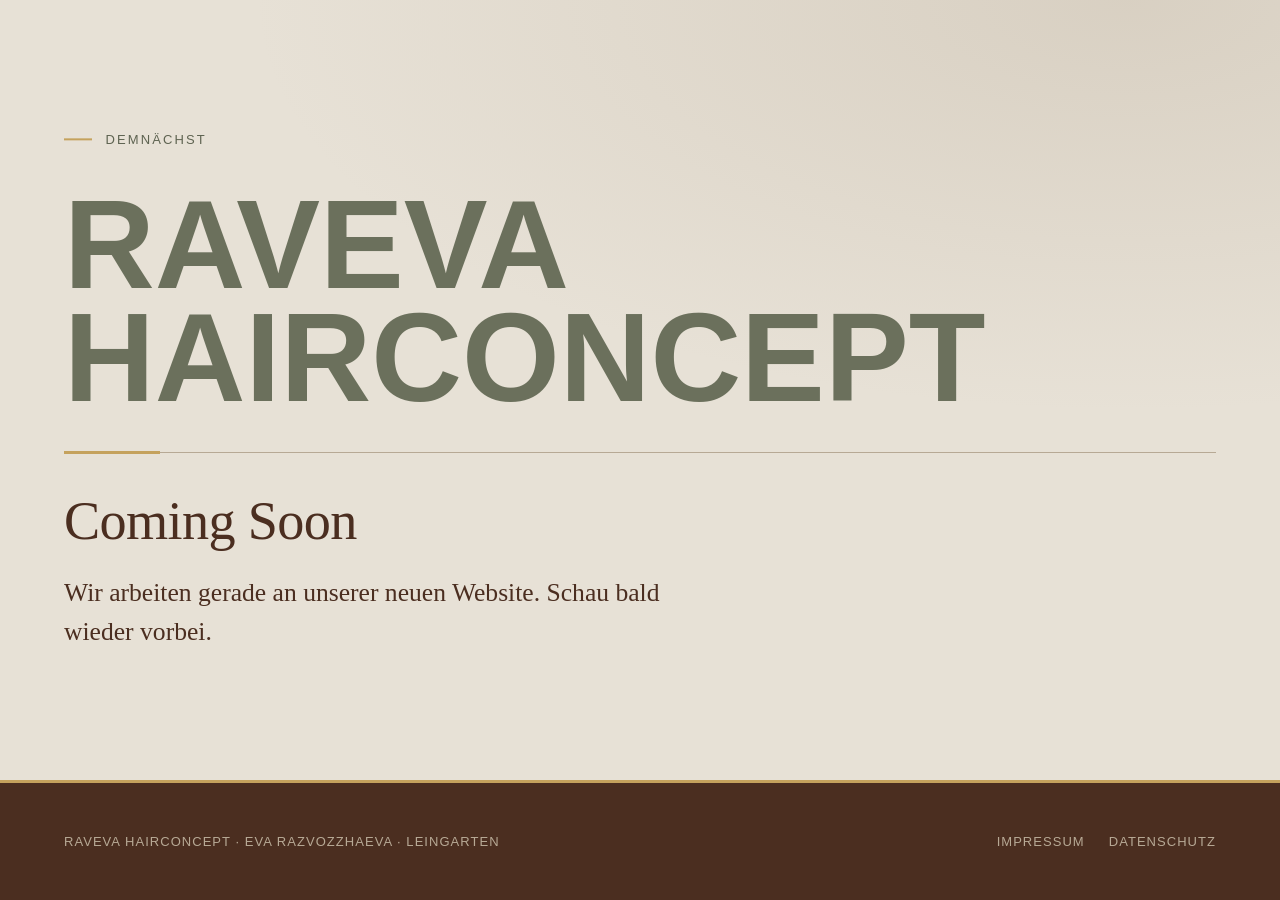
==== balayage/index.html @ 6254ef7b "Updated from Publii" ====
<!DOCTYPE html><html lang="de-de"><head><meta charset="utf-8"><meta name="viewport" content="width=device-width,initial-scale=1"><title>Coming Soon · RAVEVA HAIRCONCEPT</title><meta name="robots" content="noindex, follow"><link rel="stylesheet" href="https://Gunbu6402/website/assets/css/style.css?v&#x3D;7253fbdc17fbd5040decc09604dbde76"><script defer="defer" src="https://Gunbu6402/website/assets/js/main.js?v&#x3D;220ffe1df4b0bb7ccda4de1b2fce7335"></script><script>document.addEventListener('DOMContentLoaded', function () {
                        var wurzel = document.querySelector('.rv');
                        if (!wurzel) { return; }
            
                        var geladen = getComputedStyle(wurzel).getPropertyValue('--rv-ink').trim();
                        if (geladen) { return; }
            
                        var ersatz = document.createElement('link');
                        ersatz.rel = 'stylesheet';
                        ersatz.href = '../assets/css/style.css';
                        document.head.appendChild(ersatz);
                    });</script><meta name="generator" content="Publii Open-Source CMS for Static Site"></head><body><div class="rv rv--baustelle"><main class="rv-baustelle"><div class="rv-baustelle__innen"><div class="rv-wrap"><p class="rv-eyebrow">Demnächst</p><p class="rv-wordmark" data-rv-wordmark style="--rv-zeichen: 11">RAVEVA HAIRCONCEPT</p><div class="rv-hero__rule"></div><div class="rv-baustelle__text"><h1 class="rv-h2 rv-baustelle__titel">Coming Soon</h1><p class="rv-lead rv-baustelle__satz">Wir arbeiten gerade an unserer neuen Website. Schau bald wieder vorbei.</p></div></div></div></main><footer class="rv-foot"><span>RAVEVA Hairconcept · Eva Razvozzhaeva · Leingarten </span><span class="rv-foot__links"><a href="https://Gunbu6402/website/impressum/">Impressum</a> <a href="https://Gunbu6402/website/datenschutz/">Datenschutz</a></span></footer></div></body></html>
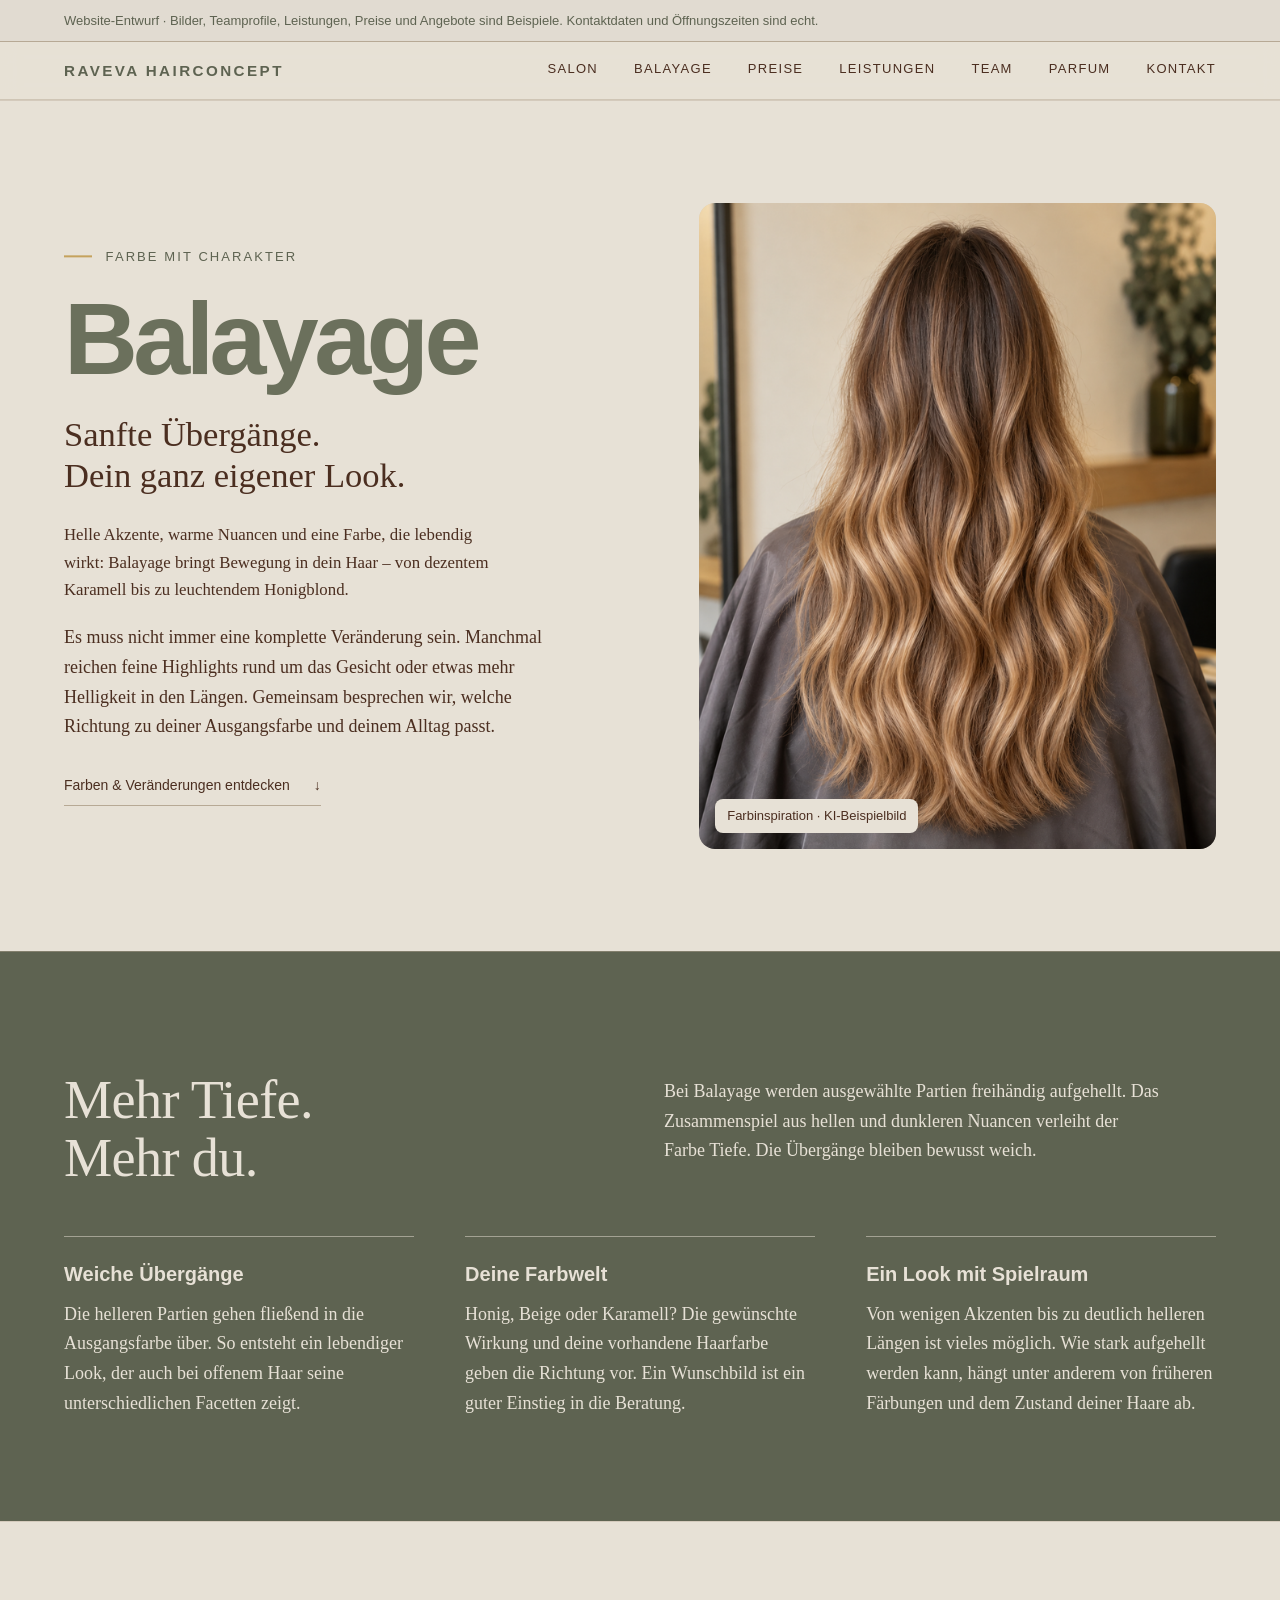
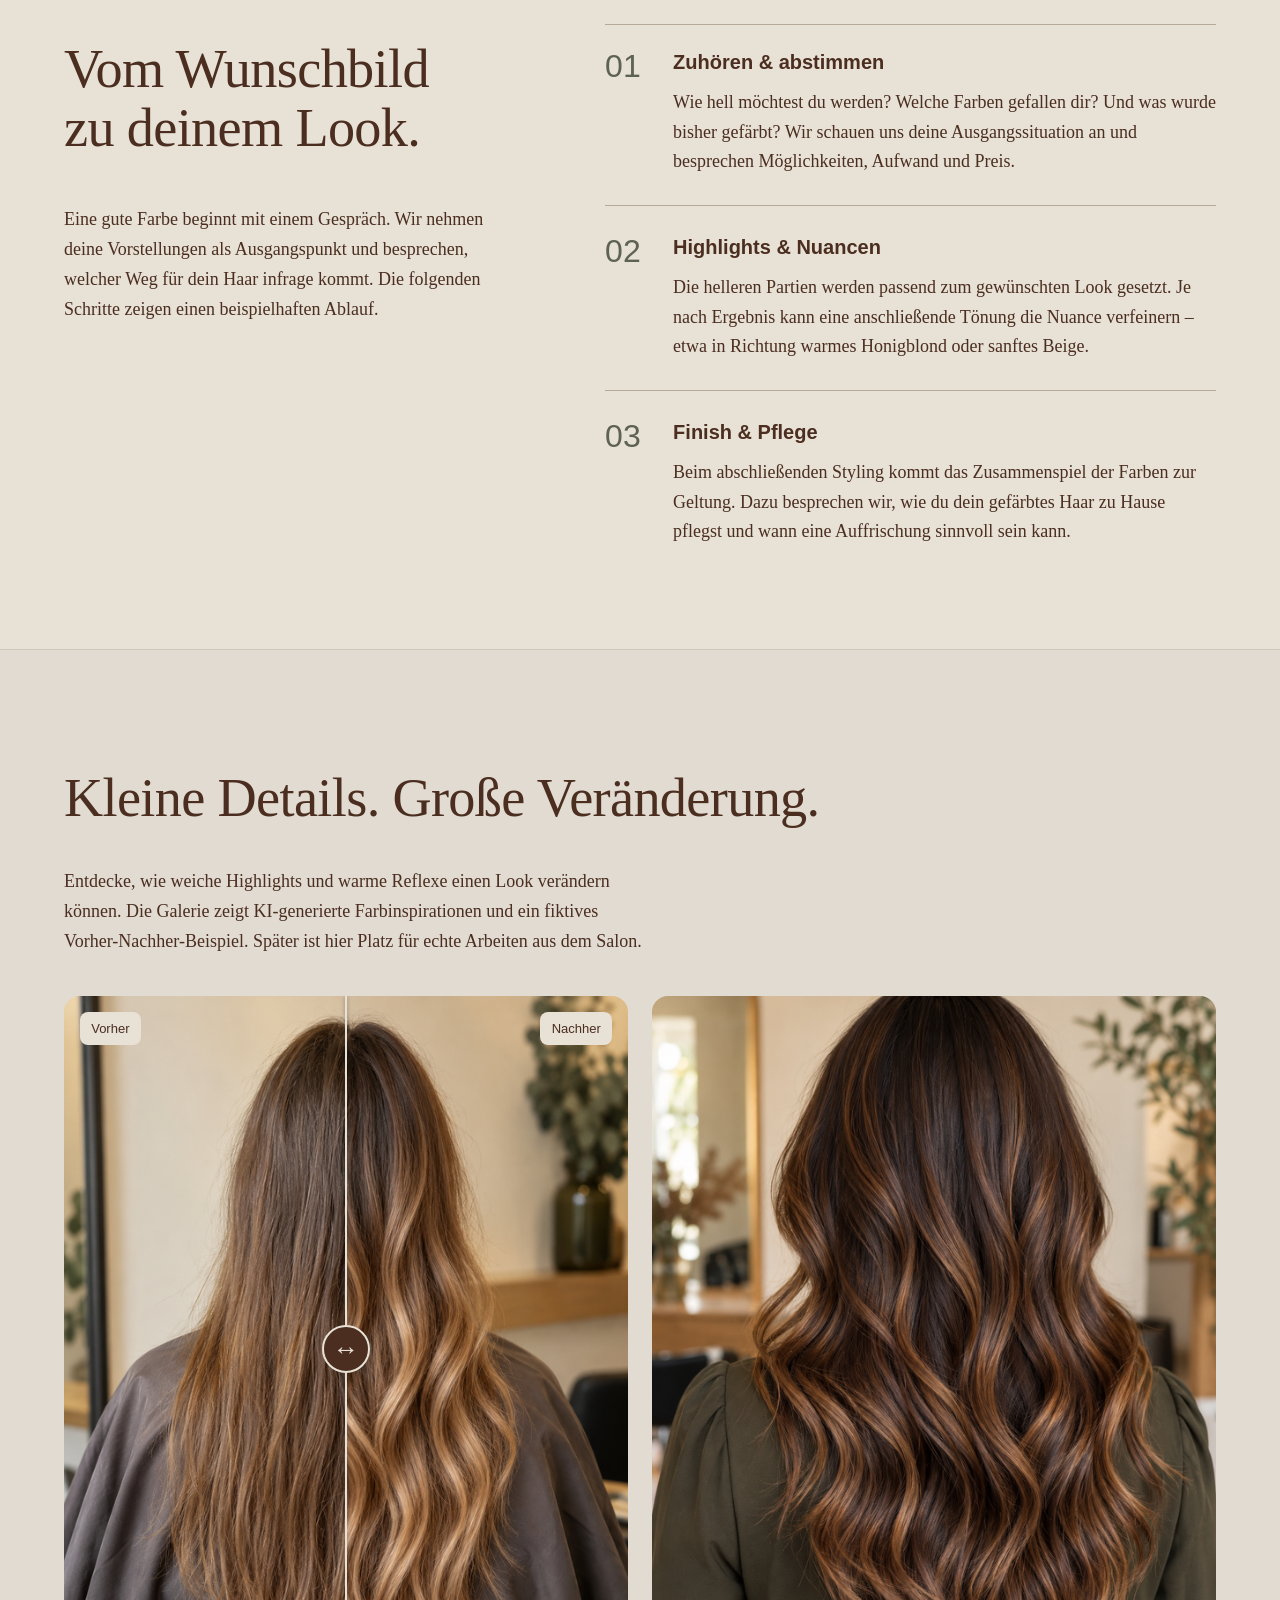
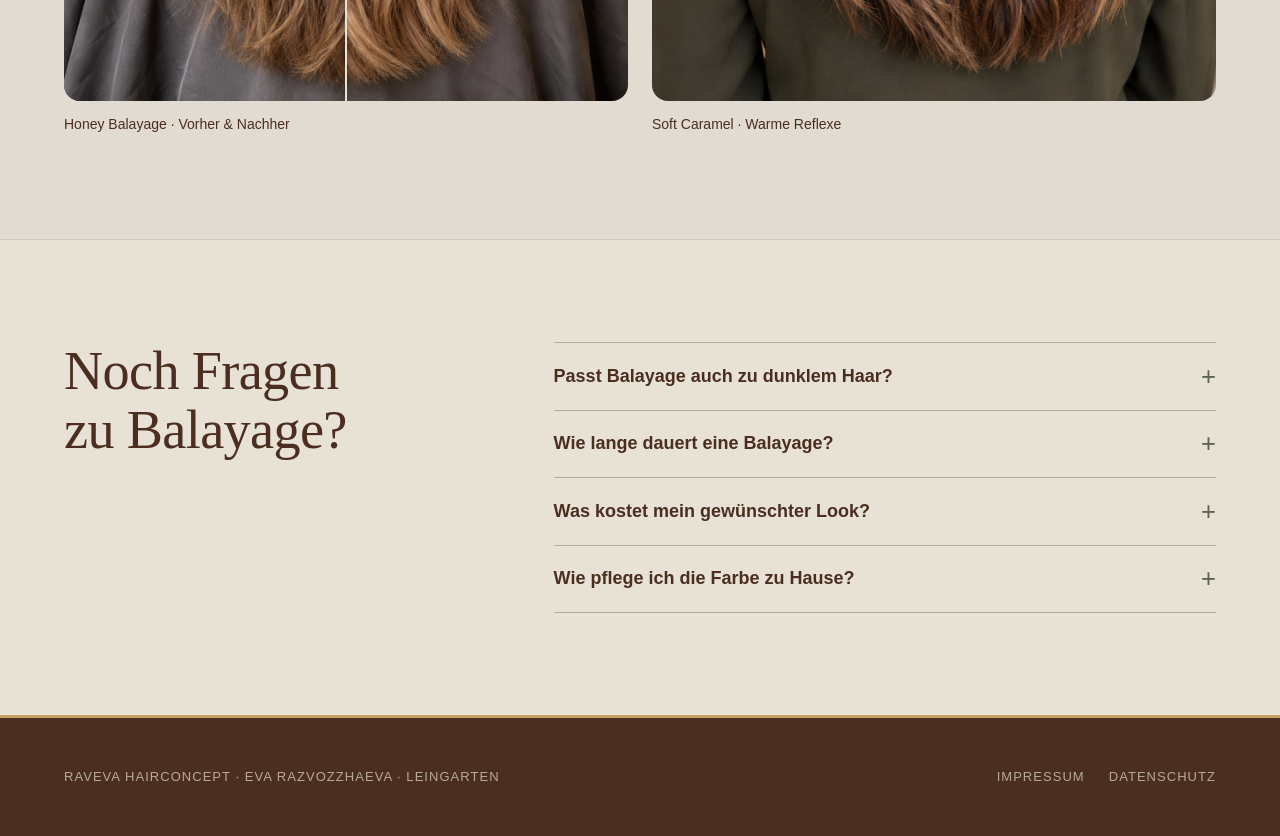
==== commit 20c47192: "Updated from Publii" ====
--- a/balayage/index.html
+++ b/balayage/index.html
@@ -1,4 +1,4 @@
-<!DOCTYPE html><html lang="de-de"><head><meta charset="utf-8"><meta name="viewport" content="width=device-width,initial-scale=1"><title>Coming Soon · RAVEVA HAIRCONCEPT</title><meta name="robots" content="noindex, follow"><link rel="stylesheet" href="https://Gunbu6402/website/assets/css/style.css?v&#x3D;7253fbdc17fbd5040decc09604dbde76"><script defer="defer" src="https://Gunbu6402/website/assets/js/main.js?v&#x3D;220ffe1df4b0bb7ccda4de1b2fce7335"></script><script>document.addEventListener('DOMContentLoaded', function () {
+<!DOCTYPE html><html lang="de-de"><head><meta charset="utf-8"><meta name="viewport" content="width=device-width,initial-scale=1"><title>Balayage - RAVEVA Hairconcept</title><link rel="stylesheet" href="https://Gunbu6402.github.io/website/assets/css/style.css?v&#x3D;7253fbdc17fbd5040decc09604dbde76"><script defer="defer" src="https://Gunbu6402.github.io/website/assets/js/main.js?v&#x3D;220ffe1df4b0bb7ccda4de1b2fce7335"></script><script>document.addEventListener('DOMContentLoaded', function () {
                         var wurzel = document.querySelector('.rv');
                         if (!wurzel) { return; }
             
@@ -9,4 +9,4 @@
                         ersatz.rel = 'stylesheet';
                         ersatz.href = '../assets/css/style.css';
                         document.head.appendChild(ersatz);
-                    });</script><meta name="generator" content="Publii Open-Source CMS for Static Site"></head><body><div class="rv rv--baustelle"><main class="rv-baustelle"><div class="rv-baustelle__innen"><div class="rv-wrap"><p class="rv-eyebrow">Demnächst</p><p class="rv-wordmark" data-rv-wordmark style="--rv-zeichen: 11">RAVEVA HAIRCONCEPT</p><div class="rv-hero__rule"></div><div class="rv-baustelle__text"><h1 class="rv-h2 rv-baustelle__titel">Coming Soon</h1><p class="rv-lead rv-baustelle__satz">Wir arbeiten gerade an unserer neuen Website. Schau bald wieder vorbei.</p></div></div></div></main><footer class="rv-foot"><span>RAVEVA Hairconcept · Eva Razvozzhaeva · Leingarten </span><span class="rv-foot__links"><a href="https://Gunbu6402/website/impressum/">Impressum</a> <a href="https://Gunbu6402/website/datenschutz/">Datenschutz</a></span></footer></div></body></html>+                    });</script><meta name="generator" content="Publii Open-Source CMS for Static Site"></head><body><div class="rv"><aside class="rv-demo-notice" aria-label="Hinweis zur Vorschau"><span class="rv-wrap">Website-Entwurf · Bilder, Teamprofile, Leistungen, Preise und Angebote sind Beispiele. Kontaktdaten und Öffnungszeiten sind echt.</span></aside><header class="rv-top"><a class="rv-top__mark" href="../index.html">RAVEVA HAIRCONCEPT </a><button type="button" class="rv-nav-toggle" data-rv-nav-toggle aria-expanded="false" aria-controls="rv-nav" hidden><span class="rv-nav-toggle__icon" aria-hidden="true"></span> Menü</button><nav class="rv-nav" id="rv-nav" aria-label="Hauptnavigation"><a href="../index.html#salon">Salon</a> <a href="https://Gunbu6402.github.io/website/balayage/">Balayage</a> <a href="https://Gunbu6402.github.io/website/preise/">Preise</a> <a href="https://Gunbu6402.github.io/website/leistungen/">Leistungen</a> <a href="../index.html#team">Team</a> <a href="https://Gunbu6402.github.io/website/parfums/">Parfum</a> <a href="https://Gunbu6402.github.io/website/kontakt/">Kontakt</a></nav></header><main class="rv-balayage"><section class="rv-section rv-balayage__opening"><div class="rv-wrap rv-balayage__intro"><div><p class="rv-eyebrow">Farbe mit Charakter</p><h1 class="rv-balayage__title">Balayage</h1><p class="rv-balayage__subtitle">Sanfte Übergänge.<br>Dein ganz eigener Look.</p><p class="rv-lead rv-balayage__text">Helle Akzente, warme Nuancen und eine Farbe, die lebendig wirkt: Balayage bringt Bewegung in dein Haar – von dezentem Karamell bis zu leuchtendem Honigblond.</p><p class="rv-balayage__body">Es muss nicht immer eine komplette Veränderung sein. Manchmal reichen feine Highlights rund um das Gesicht oder etwas mehr Helligkeit in den Längen. Gemeinsam besprechen wir, welche Richtung zu deiner Ausgangsfarbe und deinem Alltag passt.</p><a class="rv-balayage__jump" href="#balayage-galerie">Farben & Veränderungen entdecken <span aria-hidden="true">↓</span></a></div><figure class="rv-photo rv-balayage__hero"><img src="https://Gunbu6402.github.io/website/media/website/balayage-demo-nachher.png" alt="KI-Demobild: langes Haar mit honigblonder Balayage und weichen Wellen" width="1122" height="1402" srcset="https://Gunbu6402.github.io/website/media/website/responsive/balayage-demo-nachher-xs.png 320w, https://Gunbu6402.github.io/website/media/website/responsive/balayage-demo-nachher-sm.png 480w, https://Gunbu6402.github.io/website/media/website/responsive/balayage-demo-nachher-md.png 640w, https://Gunbu6402.github.io/website/media/website/responsive/balayage-demo-nachher-lg.png 960w, https://Gunbu6402.github.io/website/media/website/responsive/balayage-demo-nachher-xl.png 1280w" sizes="(max-width: 820px) 92vw, (max-width: 1400px) 50vw, 700px" loading="eager" fetchpriority="high"><figcaption class="rv-balayage__image-note">Farbinspiration · KI-Beispielbild</figcaption></figure></div></section><section class="rv-section rv-balayage__benefits" aria-labelledby="balayage-vorteile-titel"><div class="rv-wrap"><div class="rv-balayage__section-head"><h2 class="rv-h2" id="balayage-vorteile-titel">Mehr Tiefe.<br>Mehr du.</h2><p>Bei Balayage werden ausgewählte Partien freihändig aufgehellt. Das Zusammenspiel aus hellen und dunkleren Nuancen verleiht der Farbe Tiefe. Die Übergänge bleiben bewusst weich.</p></div><div class="rv-balayage__benefit-grid"><article><h3>Weiche Übergänge</h3><p>Die helleren Partien gehen fließend in die Ausgangsfarbe über. So entsteht ein lebendiger Look, der auch bei offenem Haar seine unterschiedlichen Facetten zeigt.</p></article><article><h3>Deine Farbwelt</h3><p>Honig, Beige oder Karamell? Die gewünschte Wirkung und deine vorhandene Haarfarbe geben die Richtung vor. Ein Wunschbild ist ein guter Einstieg in die Beratung.</p></article><article><h3>Ein Look mit Spielraum</h3><p>Von wenigen Akzenten bis zu deutlich helleren Längen ist vieles möglich. Wie stark aufgehellt werden kann, hängt unter anderem von früheren Färbungen und dem Zustand deiner Haare ab.</p></article></div></div></section><section class="rv-section" aria-labelledby="balayage-ablauf-titel"><div class="rv-wrap rv-balayage__process"><div><h2 class="rv-h2" id="balayage-ablauf-titel">Vom Wunschbild<br>zu deinem Look.</h2><p class="rv-balayage__body">Eine gute Farbe beginnt mit einem Gespräch. Wir nehmen deine Vorstellungen als Ausgangspunkt und besprechen, welcher Weg für dein Haar infrage kommt. Die folgenden Schritte zeigen einen beispielhaften Ablauf.</p></div><ol class="rv-balayage__steps"><li><span class="rv-balayage__step-number" aria-hidden="true">01</span><div><h3>Zuhören &amp; abstimmen</h3><p>Wie hell möchtest du werden? Welche Farben gefallen dir? Und was wurde bisher gefärbt? Wir schauen uns deine Ausgangssituation an und besprechen Möglichkeiten, Aufwand und Preis.</p></div></li><li><span class="rv-balayage__step-number" aria-hidden="true">02</span><div><h3>Highlights &amp; Nuancen</h3><p>Die helleren Partien werden passend zum gewünschten Look gesetzt. Je nach Ergebnis kann eine anschließende Tönung die Nuance verfeinern – etwa in Richtung warmes Honigblond oder sanftes Beige.</p></div></li><li><span class="rv-balayage__step-number" aria-hidden="true">03</span><div><h3>Finish &amp; Pflege</h3><p>Beim abschließenden Styling kommt das Zusammenspiel der Farben zur Geltung. Dazu besprechen wir, wie du dein gefärbtes Haar zu Hause pflegst und wann eine Auffrischung sinnvoll sein kann.</p></div></li></ol></div></section><section class="rv-section rv-section--tint" id="balayage-galerie" aria-labelledby="balayage-galerie-titel"><div class="rv-wrap"><h2 class="rv-h2" id="balayage-galerie-titel">Kleine Details. Große Veränderung.</h2><p class="rv-balayage__gallery-text">Entdecke, wie weiche Highlights und warme Reflexe einen Look verändern können. Die Galerie zeigt KI-generierte Farbinspirationen und ein fiktives Vorher-Nachher-Beispiel. Später ist hier Platz für echte Arbeiten aus dem Salon.</p><div class="rv-balayage__gallery"><figure class="rv-balayage__work rv-balayage__work--paar"><div class="rv-compare" data-rv-compare style="--rv-compare-position:50%"><img class="rv-compare__after" src="https://Gunbu6402.github.io/website/media/website/balayage-demo-nachher.png" alt="KI-Demo: honigblonde Balayage nach dem fiktiven Styling" width="1122" height="1402" srcset="https://Gunbu6402.github.io/website/media/website/responsive/balayage-demo-nachher-xs.png 320w, https://Gunbu6402.github.io/website/media/website/responsive/balayage-demo-nachher-sm.png 480w, https://Gunbu6402.github.io/website/media/website/responsive/balayage-demo-nachher-md.png 640w, https://Gunbu6402.github.io/website/media/website/responsive/balayage-demo-nachher-lg.png 960w, https://Gunbu6402.github.io/website/media/website/responsive/balayage-demo-nachher-xl.png 1280w" sizes="(max-width: 820px) 92vw, (max-width: 1400px) 50vw, 700px" loading="lazy" draggable="false"> <img class="rv-compare__before" src="https://Gunbu6402.github.io/website/media/website/balayage-demo-vorher.png" alt="KI-Demo: braunes Haar vor der fiktiven Veränderung" width="1122" height="1402" srcset="https://Gunbu6402.github.io/website/media/website/responsive/balayage-demo-vorher-xs.png 320w, https://Gunbu6402.github.io/website/media/website/responsive/balayage-demo-vorher-sm.png 480w, https://Gunbu6402.github.io/website/media/website/responsive/balayage-demo-vorher-md.png 640w, https://Gunbu6402.github.io/website/media/website/responsive/balayage-demo-vorher-lg.png 960w, https://Gunbu6402.github.io/website/media/website/responsive/balayage-demo-vorher-xl.png 1280w" sizes="(max-width: 820px) 92vw, (max-width: 1400px) 50vw, 700px" loading="lazy" draggable="false"> <span class="rv-compare__label rv-compare__label--before" aria-hidden="true">Vorher</span> <span class="rv-compare__label rv-compare__label--after" aria-hidden="true">Nachher</span><div class="rv-compare__divider" aria-hidden="true"></div><span class="rv-compare__handle" aria-hidden="true">↔</span> <input class="rv-compare__range" data-rv-compare-range type="range" min="0" max="100" step="1" value="50" aria-label="Vorher-Nachher-Vergleich: Honey Balayage · Vorher &amp; Nachher" aria-valuetext="50 Prozent Vorher, 50 Prozent Nachher" hidden></div><noscript><p class="rv-note"><a href="https://Gunbu6402.github.io/website/media/website/balayage-demo-vorher.png">Vorher-Bild ansehen</a> · <a href="https://Gunbu6402.github.io/website/media/website/balayage-demo-nachher.png">Nachher-Bild ansehen</a></p></noscript><figcaption>Honey Balayage · Vorher &amp; Nachher</figcaption></figure><figure class="rv-balayage__work"><div class="rv-balayage__images"><div><a class="rv-photo" href="https://Gunbu6402.github.io/website/media/website/balayage-demo-kupfer.png" aria-label="Ergebnisbild vergrößern: Soft Caramel · Warme Reflexe"><img src="https://Gunbu6402.github.io/website/media/website/balayage-demo-kupfer.png" alt="KI-Demo: dunkelbraunes Haar mit kupferfarbenen und karamellfarbenen Highlights" width="1024" height="1536" srcset="https://Gunbu6402.github.io/website/media/website/responsive/balayage-demo-kupfer-xs.png 320w, https://Gunbu6402.github.io/website/media/website/responsive/balayage-demo-kupfer-sm.png 480w, https://Gunbu6402.github.io/website/media/website/responsive/balayage-demo-kupfer-md.png 640w, https://Gunbu6402.github.io/website/media/website/responsive/balayage-demo-kupfer-lg.png 960w, https://Gunbu6402.github.io/website/media/website/responsive/balayage-demo-kupfer-xl.png 1280w" sizes="(max-width: 820px) 92vw, (max-width: 1400px) 50vw, 700px" loading="lazy"></a></div></div><figcaption>Soft Caramel · Warme Reflexe</figcaption></figure></div></div></section><section class="rv-section" aria-labelledby="balayage-fragen-titel"><div class="rv-wrap rv-faq"><h2 class="rv-h2" id="balayage-fragen-titel">Noch Fragen<br>zu Balayage?</h2><div><details class="rv-faq__item"><summary>Passt Balayage auch zu dunklem Haar?</summary><p>Balayage muss nicht blond sein. Auch warme braune oder karamellfarbene Akzente können eine Richtung sein. Welche Helligkeit erreichbar ist, hängt von deiner Ausgangsfarbe, früheren Färbungen und dem Zustand deiner Haare ab. Das wird vorab besprochen.</p></details><details class="rv-faq__item"><summary>Wie lange dauert eine Balayage?</summary><p>Das ist je nach Haarlänge, Dichte und gewünschter Veränderung unterschiedlich. Eine größere Aufhellung braucht mehr Zeit als einige dezente Highlights. Plane ausreichend Zeit ein und lass den voraussichtlichen Aufwand bei der Terminabsprache klären.</p></details><details class="rv-faq__item"><summary>Was kostet mein gewünschter Look?</summary><p>Der Preis hängt von Haarlänge, Aufwand und den einzelnen Behandlungsschritten ab. Die Preise auf dieser Website sind aktuell Demodaten. Deinen tatsächlichen Preis und den vorgesehenen Umfang klärst du vor der Behandlung direkt mit dem Salon.</p></details><details class="rv-faq__item"><summary>Wie pflege ich die Farbe zu Hause?</summary><p>Eine auf gefärbtes Haar abgestimmte Pflege und ein bewusster Umgang mit Stylinghitze gehören dazu. Welche Produkte und Abstände zur Auffrischung zu deinem Haar passen, lässt sich am besten anhand deines fertigen Looks besprechen.</p></details></div></div></section></main><footer class="rv-foot"><span>RAVEVA Hairconcept · Eva Razvozzhaeva · Leingarten </span><span class="rv-foot__links"><a href="https://Gunbu6402.github.io/website/impressum/">Impressum</a> <a href="https://Gunbu6402.github.io/website/datenschutz/">Datenschutz</a></span></footer></div></body></html>
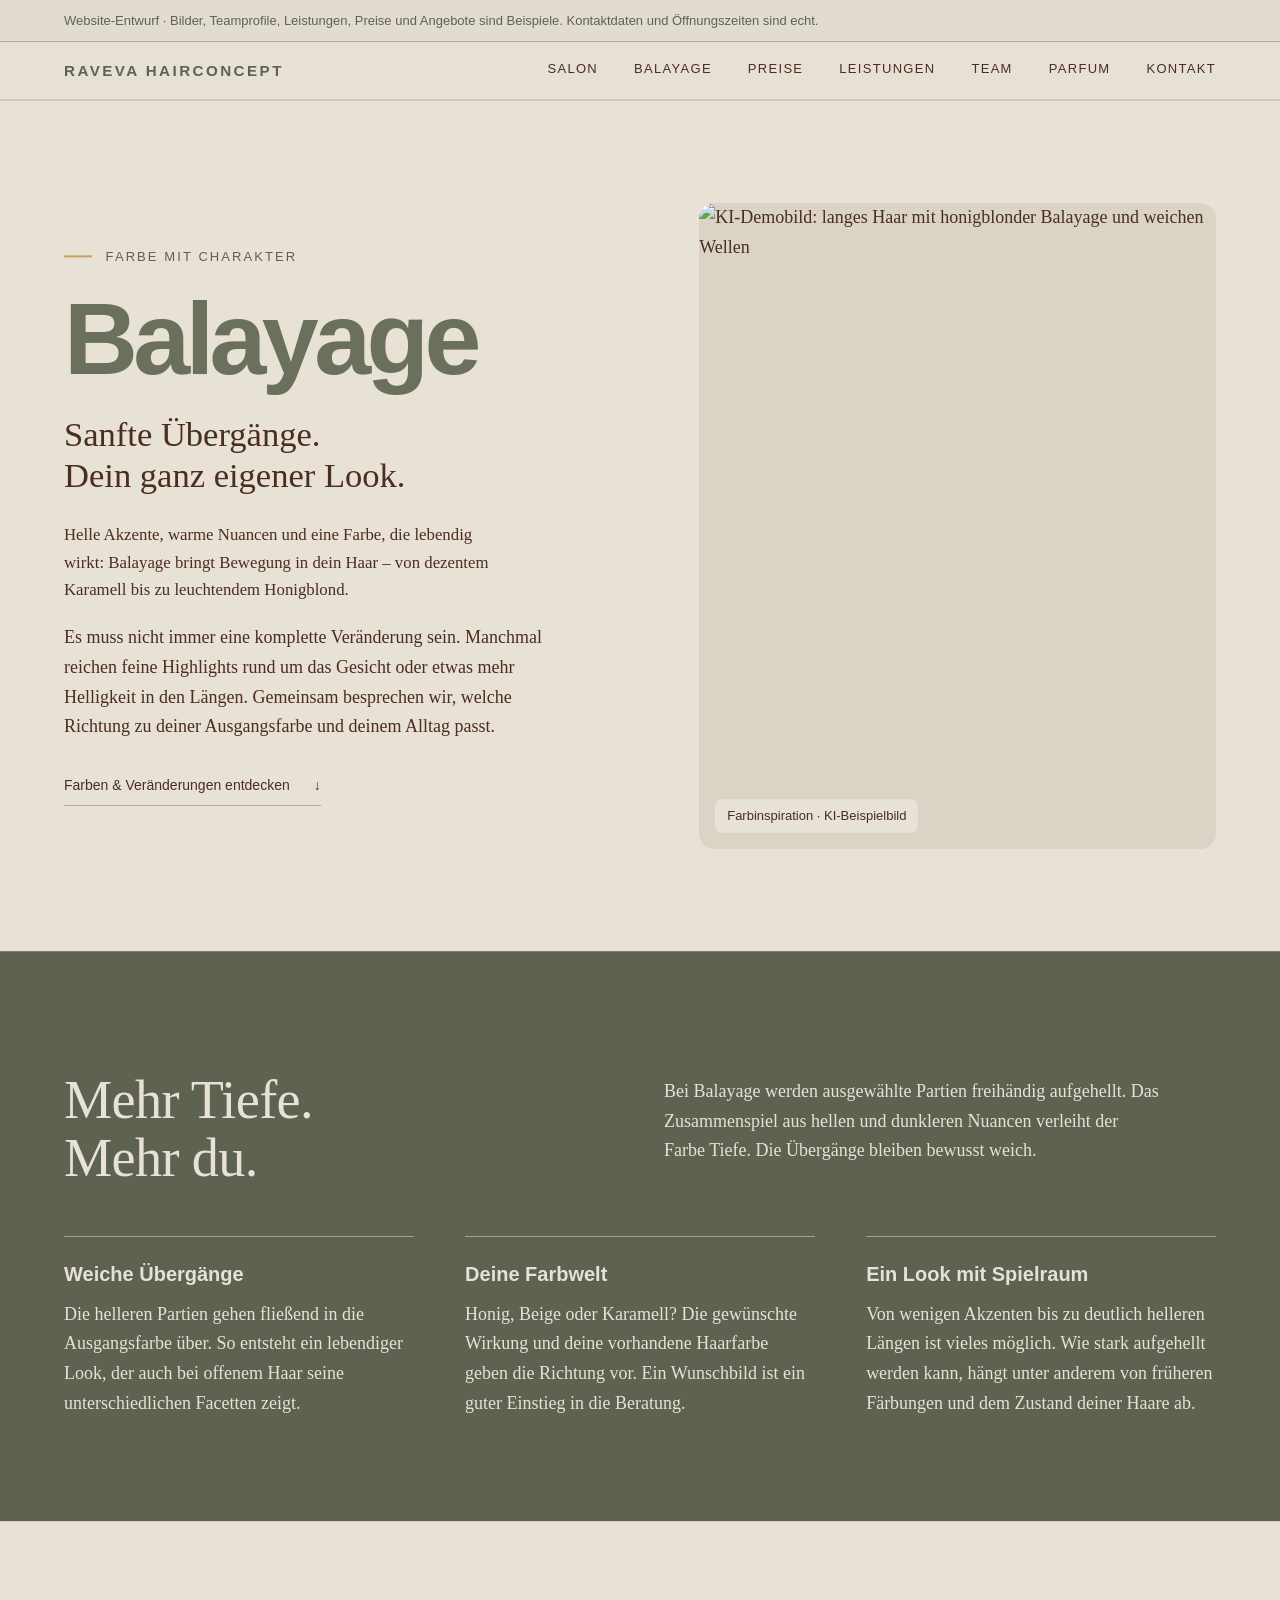
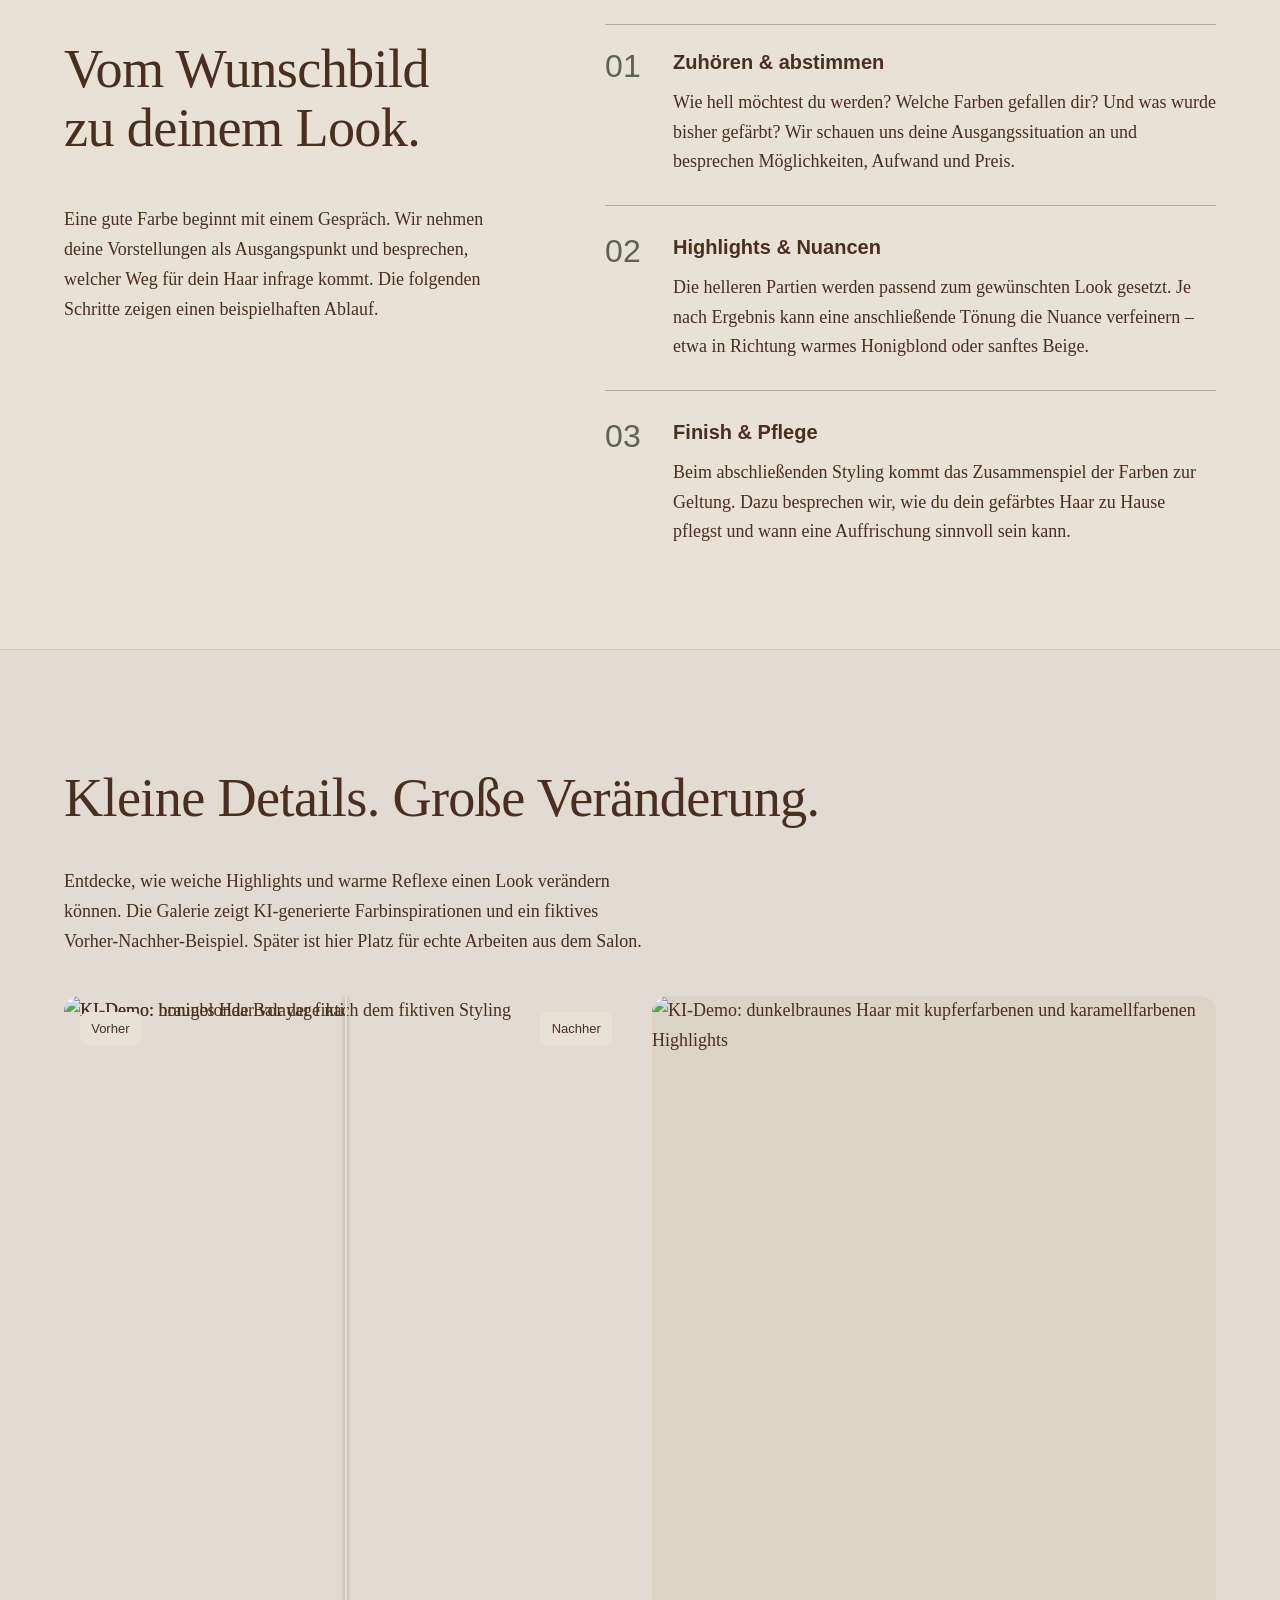
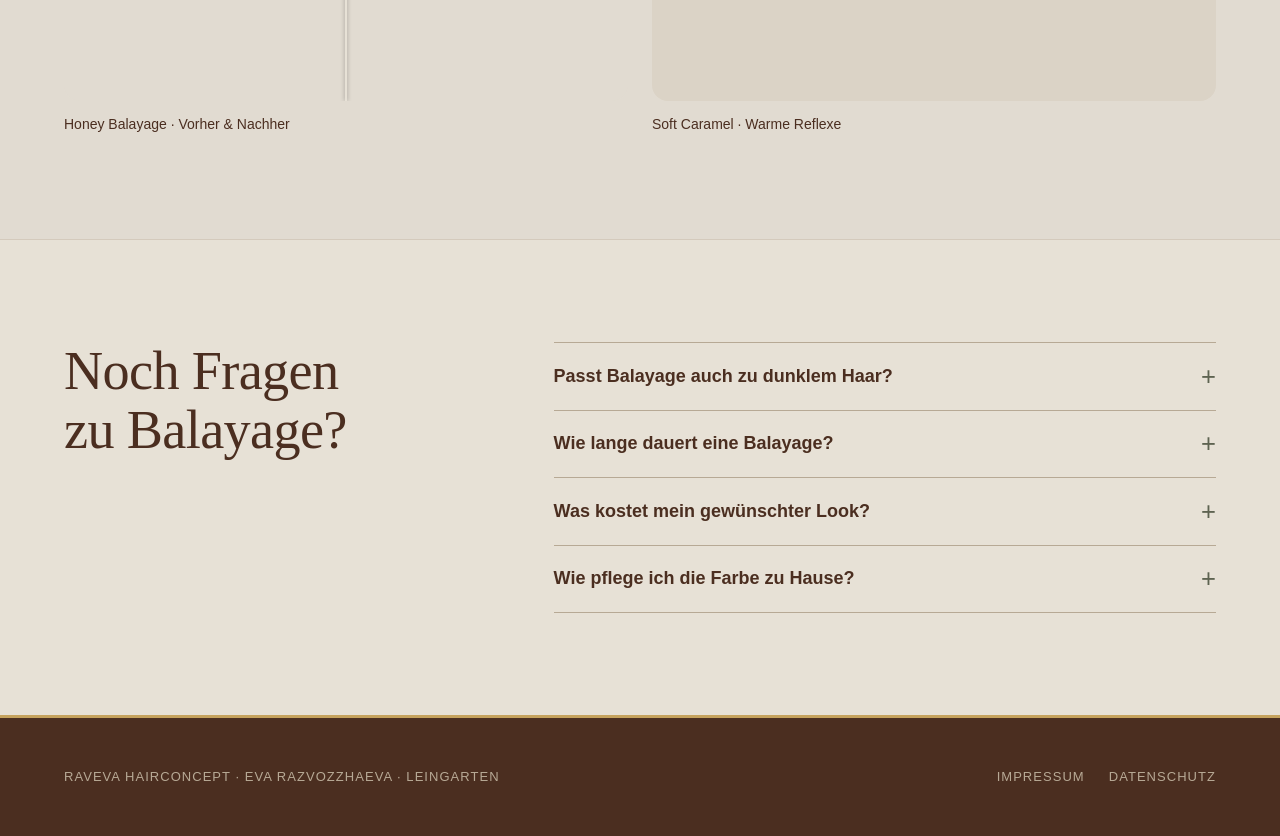
==== commit 096daf28: "Updated from Publii" ====
--- a/balayage/index.html
+++ b/balayage/index.html
@@ -1,4 +1,4 @@
-<!DOCTYPE html><html lang="de-de"><head><meta charset="utf-8"><meta name="viewport" content="width=device-width,initial-scale=1"><title>Balayage - RAVEVA Hairconcept</title><link rel="stylesheet" href="https://Gunbu6402.github.io/website/assets/css/style.css?v&#x3D;7253fbdc17fbd5040decc09604dbde76"><script defer="defer" src="https://Gunbu6402.github.io/website/assets/js/main.js?v&#x3D;220ffe1df4b0bb7ccda4de1b2fce7335"></script><script>document.addEventListener('DOMContentLoaded', function () {
+<!DOCTYPE html><html lang="de-de"><head><meta charset="utf-8"><meta name="viewport" content="width=device-width,initial-scale=1"><title>Balayage - RAVEVA Hairconcept</title><link rel="stylesheet" href="https://raveva.de/assets/css/style.css?v&#x3D;7253fbdc17fbd5040decc09604dbde76"><script defer="defer" src="https://raveva.de/assets/js/main.js?v&#x3D;220ffe1df4b0bb7ccda4de1b2fce7335"></script><script>document.addEventListener('DOMContentLoaded', function () {
                         var wurzel = document.querySelector('.rv');
                         if (!wurzel) { return; }
             
@@ -9,4 +9,4 @@
                         ersatz.rel = 'stylesheet';
                         ersatz.href = '../assets/css/style.css';
                         document.head.appendChild(ersatz);
-                    });</script><meta name="generator" content="Publii Open-Source CMS for Static Site"></head><body><div class="rv"><aside class="rv-demo-notice" aria-label="Hinweis zur Vorschau"><span class="rv-wrap">Website-Entwurf · Bilder, Teamprofile, Leistungen, Preise und Angebote sind Beispiele. Kontaktdaten und Öffnungszeiten sind echt.</span></aside><header class="rv-top"><a class="rv-top__mark" href="../index.html">RAVEVA HAIRCONCEPT </a><button type="button" class="rv-nav-toggle" data-rv-nav-toggle aria-expanded="false" aria-controls="rv-nav" hidden><span class="rv-nav-toggle__icon" aria-hidden="true"></span> Menü</button><nav class="rv-nav" id="rv-nav" aria-label="Hauptnavigation"><a href="../index.html#salon">Salon</a> <a href="https://Gunbu6402.github.io/website/balayage/">Balayage</a> <a href="https://Gunbu6402.github.io/website/preise/">Preise</a> <a href="https://Gunbu6402.github.io/website/leistungen/">Leistungen</a> <a href="../index.html#team">Team</a> <a href="https://Gunbu6402.github.io/website/parfums/">Parfum</a> <a href="https://Gunbu6402.github.io/website/kontakt/">Kontakt</a></nav></header><main class="rv-balayage"><section class="rv-section rv-balayage__opening"><div class="rv-wrap rv-balayage__intro"><div><p class="rv-eyebrow">Farbe mit Charakter</p><h1 class="rv-balayage__title">Balayage</h1><p class="rv-balayage__subtitle">Sanfte Übergänge.<br>Dein ganz eigener Look.</p><p class="rv-lead rv-balayage__text">Helle Akzente, warme Nuancen und eine Farbe, die lebendig wirkt: Balayage bringt Bewegung in dein Haar – von dezentem Karamell bis zu leuchtendem Honigblond.</p><p class="rv-balayage__body">Es muss nicht immer eine komplette Veränderung sein. Manchmal reichen feine Highlights rund um das Gesicht oder etwas mehr Helligkeit in den Längen. Gemeinsam besprechen wir, welche Richtung zu deiner Ausgangsfarbe und deinem Alltag passt.</p><a class="rv-balayage__jump" href="#balayage-galerie">Farben & Veränderungen entdecken <span aria-hidden="true">↓</span></a></div><figure class="rv-photo rv-balayage__hero"><img src="https://Gunbu6402.github.io/website/media/website/balayage-demo-nachher.png" alt="KI-Demobild: langes Haar mit honigblonder Balayage und weichen Wellen" width="1122" height="1402" srcset="https://Gunbu6402.github.io/website/media/website/responsive/balayage-demo-nachher-xs.png 320w, https://Gunbu6402.github.io/website/media/website/responsive/balayage-demo-nachher-sm.png 480w, https://Gunbu6402.github.io/website/media/website/responsive/balayage-demo-nachher-md.png 640w, https://Gunbu6402.github.io/website/media/website/responsive/balayage-demo-nachher-lg.png 960w, https://Gunbu6402.github.io/website/media/website/responsive/balayage-demo-nachher-xl.png 1280w" sizes="(max-width: 820px) 92vw, (max-width: 1400px) 50vw, 700px" loading="eager" fetchpriority="high"><figcaption class="rv-balayage__image-note">Farbinspiration · KI-Beispielbild</figcaption></figure></div></section><section class="rv-section rv-balayage__benefits" aria-labelledby="balayage-vorteile-titel"><div class="rv-wrap"><div class="rv-balayage__section-head"><h2 class="rv-h2" id="balayage-vorteile-titel">Mehr Tiefe.<br>Mehr du.</h2><p>Bei Balayage werden ausgewählte Partien freihändig aufgehellt. Das Zusammenspiel aus hellen und dunkleren Nuancen verleiht der Farbe Tiefe. Die Übergänge bleiben bewusst weich.</p></div><div class="rv-balayage__benefit-grid"><article><h3>Weiche Übergänge</h3><p>Die helleren Partien gehen fließend in die Ausgangsfarbe über. So entsteht ein lebendiger Look, der auch bei offenem Haar seine unterschiedlichen Facetten zeigt.</p></article><article><h3>Deine Farbwelt</h3><p>Honig, Beige oder Karamell? Die gewünschte Wirkung und deine vorhandene Haarfarbe geben die Richtung vor. Ein Wunschbild ist ein guter Einstieg in die Beratung.</p></article><article><h3>Ein Look mit Spielraum</h3><p>Von wenigen Akzenten bis zu deutlich helleren Längen ist vieles möglich. Wie stark aufgehellt werden kann, hängt unter anderem von früheren Färbungen und dem Zustand deiner Haare ab.</p></article></div></div></section><section class="rv-section" aria-labelledby="balayage-ablauf-titel"><div class="rv-wrap rv-balayage__process"><div><h2 class="rv-h2" id="balayage-ablauf-titel">Vom Wunschbild<br>zu deinem Look.</h2><p class="rv-balayage__body">Eine gute Farbe beginnt mit einem Gespräch. Wir nehmen deine Vorstellungen als Ausgangspunkt und besprechen, welcher Weg für dein Haar infrage kommt. Die folgenden Schritte zeigen einen beispielhaften Ablauf.</p></div><ol class="rv-balayage__steps"><li><span class="rv-balayage__step-number" aria-hidden="true">01</span><div><h3>Zuhören &amp; abstimmen</h3><p>Wie hell möchtest du werden? Welche Farben gefallen dir? Und was wurde bisher gefärbt? Wir schauen uns deine Ausgangssituation an und besprechen Möglichkeiten, Aufwand und Preis.</p></div></li><li><span class="rv-balayage__step-number" aria-hidden="true">02</span><div><h3>Highlights &amp; Nuancen</h3><p>Die helleren Partien werden passend zum gewünschten Look gesetzt. Je nach Ergebnis kann eine anschließende Tönung die Nuance verfeinern – etwa in Richtung warmes Honigblond oder sanftes Beige.</p></div></li><li><span class="rv-balayage__step-number" aria-hidden="true">03</span><div><h3>Finish &amp; Pflege</h3><p>Beim abschließenden Styling kommt das Zusammenspiel der Farben zur Geltung. Dazu besprechen wir, wie du dein gefärbtes Haar zu Hause pflegst und wann eine Auffrischung sinnvoll sein kann.</p></div></li></ol></div></section><section class="rv-section rv-section--tint" id="balayage-galerie" aria-labelledby="balayage-galerie-titel"><div class="rv-wrap"><h2 class="rv-h2" id="balayage-galerie-titel">Kleine Details. Große Veränderung.</h2><p class="rv-balayage__gallery-text">Entdecke, wie weiche Highlights und warme Reflexe einen Look verändern können. Die Galerie zeigt KI-generierte Farbinspirationen und ein fiktives Vorher-Nachher-Beispiel. Später ist hier Platz für echte Arbeiten aus dem Salon.</p><div class="rv-balayage__gallery"><figure class="rv-balayage__work rv-balayage__work--paar"><div class="rv-compare" data-rv-compare style="--rv-compare-position:50%"><img class="rv-compare__after" src="https://Gunbu6402.github.io/website/media/website/balayage-demo-nachher.png" alt="KI-Demo: honigblonde Balayage nach dem fiktiven Styling" width="1122" height="1402" srcset="https://Gunbu6402.github.io/website/media/website/responsive/balayage-demo-nachher-xs.png 320w, https://Gunbu6402.github.io/website/media/website/responsive/balayage-demo-nachher-sm.png 480w, https://Gunbu6402.github.io/website/media/website/responsive/balayage-demo-nachher-md.png 640w, https://Gunbu6402.github.io/website/media/website/responsive/balayage-demo-nachher-lg.png 960w, https://Gunbu6402.github.io/website/media/website/responsive/balayage-demo-nachher-xl.png 1280w" sizes="(max-width: 820px) 92vw, (max-width: 1400px) 50vw, 700px" loading="lazy" draggable="false"> <img class="rv-compare__before" src="https://Gunbu6402.github.io/website/media/website/balayage-demo-vorher.png" alt="KI-Demo: braunes Haar vor der fiktiven Veränderung" width="1122" height="1402" srcset="https://Gunbu6402.github.io/website/media/website/responsive/balayage-demo-vorher-xs.png 320w, https://Gunbu6402.github.io/website/media/website/responsive/balayage-demo-vorher-sm.png 480w, https://Gunbu6402.github.io/website/media/website/responsive/balayage-demo-vorher-md.png 640w, https://Gunbu6402.github.io/website/media/website/responsive/balayage-demo-vorher-lg.png 960w, https://Gunbu6402.github.io/website/media/website/responsive/balayage-demo-vorher-xl.png 1280w" sizes="(max-width: 820px) 92vw, (max-width: 1400px) 50vw, 700px" loading="lazy" draggable="false"> <span class="rv-compare__label rv-compare__label--before" aria-hidden="true">Vorher</span> <span class="rv-compare__label rv-compare__label--after" aria-hidden="true">Nachher</span><div class="rv-compare__divider" aria-hidden="true"></div><span class="rv-compare__handle" aria-hidden="true">↔</span> <input class="rv-compare__range" data-rv-compare-range type="range" min="0" max="100" step="1" value="50" aria-label="Vorher-Nachher-Vergleich: Honey Balayage · Vorher &amp; Nachher" aria-valuetext="50 Prozent Vorher, 50 Prozent Nachher" hidden></div><noscript><p class="rv-note"><a href="https://Gunbu6402.github.io/website/media/website/balayage-demo-vorher.png">Vorher-Bild ansehen</a> · <a href="https://Gunbu6402.github.io/website/media/website/balayage-demo-nachher.png">Nachher-Bild ansehen</a></p></noscript><figcaption>Honey Balayage · Vorher &amp; Nachher</figcaption></figure><figure class="rv-balayage__work"><div class="rv-balayage__images"><div><a class="rv-photo" href="https://Gunbu6402.github.io/website/media/website/balayage-demo-kupfer.png" aria-label="Ergebnisbild vergrößern: Soft Caramel · Warme Reflexe"><img src="https://Gunbu6402.github.io/website/media/website/balayage-demo-kupfer.png" alt="KI-Demo: dunkelbraunes Haar mit kupferfarbenen und karamellfarbenen Highlights" width="1024" height="1536" srcset="https://Gunbu6402.github.io/website/media/website/responsive/balayage-demo-kupfer-xs.png 320w, https://Gunbu6402.github.io/website/media/website/responsive/balayage-demo-kupfer-sm.png 480w, https://Gunbu6402.github.io/website/media/website/responsive/balayage-demo-kupfer-md.png 640w, https://Gunbu6402.github.io/website/media/website/responsive/balayage-demo-kupfer-lg.png 960w, https://Gunbu6402.github.io/website/media/website/responsive/balayage-demo-kupfer-xl.png 1280w" sizes="(max-width: 820px) 92vw, (max-width: 1400px) 50vw, 700px" loading="lazy"></a></div></div><figcaption>Soft Caramel · Warme Reflexe</figcaption></figure></div></div></section><section class="rv-section" aria-labelledby="balayage-fragen-titel"><div class="rv-wrap rv-faq"><h2 class="rv-h2" id="balayage-fragen-titel">Noch Fragen<br>zu Balayage?</h2><div><details class="rv-faq__item"><summary>Passt Balayage auch zu dunklem Haar?</summary><p>Balayage muss nicht blond sein. Auch warme braune oder karamellfarbene Akzente können eine Richtung sein. Welche Helligkeit erreichbar ist, hängt von deiner Ausgangsfarbe, früheren Färbungen und dem Zustand deiner Haare ab. Das wird vorab besprochen.</p></details><details class="rv-faq__item"><summary>Wie lange dauert eine Balayage?</summary><p>Das ist je nach Haarlänge, Dichte und gewünschter Veränderung unterschiedlich. Eine größere Aufhellung braucht mehr Zeit als einige dezente Highlights. Plane ausreichend Zeit ein und lass den voraussichtlichen Aufwand bei der Terminabsprache klären.</p></details><details class="rv-faq__item"><summary>Was kostet mein gewünschter Look?</summary><p>Der Preis hängt von Haarlänge, Aufwand und den einzelnen Behandlungsschritten ab. Die Preise auf dieser Website sind aktuell Demodaten. Deinen tatsächlichen Preis und den vorgesehenen Umfang klärst du vor der Behandlung direkt mit dem Salon.</p></details><details class="rv-faq__item"><summary>Wie pflege ich die Farbe zu Hause?</summary><p>Eine auf gefärbtes Haar abgestimmte Pflege und ein bewusster Umgang mit Stylinghitze gehören dazu. Welche Produkte und Abstände zur Auffrischung zu deinem Haar passen, lässt sich am besten anhand deines fertigen Looks besprechen.</p></details></div></div></section></main><footer class="rv-foot"><span>RAVEVA Hairconcept · Eva Razvozzhaeva · Leingarten </span><span class="rv-foot__links"><a href="https://Gunbu6402.github.io/website/impressum/">Impressum</a> <a href="https://Gunbu6402.github.io/website/datenschutz/">Datenschutz</a></span></footer></div></body></html>+                    });</script><meta name="generator" content="Publii Open-Source CMS for Static Site"></head><body><div class="rv"><aside class="rv-demo-notice" aria-label="Hinweis zur Vorschau"><span class="rv-wrap">Website-Entwurf · Bilder, Teamprofile, Leistungen, Preise und Angebote sind Beispiele. Kontaktdaten und Öffnungszeiten sind echt.</span></aside><header class="rv-top"><a class="rv-top__mark" href="../index.html">RAVEVA HAIRCONCEPT </a><button type="button" class="rv-nav-toggle" data-rv-nav-toggle aria-expanded="false" aria-controls="rv-nav" hidden><span class="rv-nav-toggle__icon" aria-hidden="true"></span> Menü</button><nav class="rv-nav" id="rv-nav" aria-label="Hauptnavigation"><a href="../index.html#salon">Salon</a> <a href="https://raveva.de/balayage/">Balayage</a> <a href="https://raveva.de/preise/">Preise</a> <a href="https://raveva.de/leistungen/">Leistungen</a> <a href="../index.html#team">Team</a> <a href="https://raveva.de/parfums/">Parfum</a> <a href="https://raveva.de/kontakt/">Kontakt</a></nav></header><main class="rv-balayage"><section class="rv-section rv-balayage__opening"><div class="rv-wrap rv-balayage__intro"><div><p class="rv-eyebrow">Farbe mit Charakter</p><h1 class="rv-balayage__title">Balayage</h1><p class="rv-balayage__subtitle">Sanfte Übergänge.<br>Dein ganz eigener Look.</p><p class="rv-lead rv-balayage__text">Helle Akzente, warme Nuancen und eine Farbe, die lebendig wirkt: Balayage bringt Bewegung in dein Haar – von dezentem Karamell bis zu leuchtendem Honigblond.</p><p class="rv-balayage__body">Es muss nicht immer eine komplette Veränderung sein. Manchmal reichen feine Highlights rund um das Gesicht oder etwas mehr Helligkeit in den Längen. Gemeinsam besprechen wir, welche Richtung zu deiner Ausgangsfarbe und deinem Alltag passt.</p><a class="rv-balayage__jump" href="#balayage-galerie">Farben & Veränderungen entdecken <span aria-hidden="true">↓</span></a></div><figure class="rv-photo rv-balayage__hero"><img src="https://raveva.de/media/website/balayage-demo-nachher.png" alt="KI-Demobild: langes Haar mit honigblonder Balayage und weichen Wellen" width="1122" height="1402" srcset="https://raveva.de/media/website/responsive/balayage-demo-nachher-xs.png 320w, https://raveva.de/media/website/responsive/balayage-demo-nachher-sm.png 480w, https://raveva.de/media/website/responsive/balayage-demo-nachher-md.png 640w, https://raveva.de/media/website/responsive/balayage-demo-nachher-lg.png 960w, https://raveva.de/media/website/responsive/balayage-demo-nachher-xl.png 1280w" sizes="(max-width: 820px) 92vw, (max-width: 1400px) 50vw, 700px" loading="eager" fetchpriority="high"><figcaption class="rv-balayage__image-note">Farbinspiration · KI-Beispielbild</figcaption></figure></div></section><section class="rv-section rv-balayage__benefits" aria-labelledby="balayage-vorteile-titel"><div class="rv-wrap"><div class="rv-balayage__section-head"><h2 class="rv-h2" id="balayage-vorteile-titel">Mehr Tiefe.<br>Mehr du.</h2><p>Bei Balayage werden ausgewählte Partien freihändig aufgehellt. Das Zusammenspiel aus hellen und dunkleren Nuancen verleiht der Farbe Tiefe. Die Übergänge bleiben bewusst weich.</p></div><div class="rv-balayage__benefit-grid"><article><h3>Weiche Übergänge</h3><p>Die helleren Partien gehen fließend in die Ausgangsfarbe über. So entsteht ein lebendiger Look, der auch bei offenem Haar seine unterschiedlichen Facetten zeigt.</p></article><article><h3>Deine Farbwelt</h3><p>Honig, Beige oder Karamell? Die gewünschte Wirkung und deine vorhandene Haarfarbe geben die Richtung vor. Ein Wunschbild ist ein guter Einstieg in die Beratung.</p></article><article><h3>Ein Look mit Spielraum</h3><p>Von wenigen Akzenten bis zu deutlich helleren Längen ist vieles möglich. Wie stark aufgehellt werden kann, hängt unter anderem von früheren Färbungen und dem Zustand deiner Haare ab.</p></article></div></div></section><section class="rv-section" aria-labelledby="balayage-ablauf-titel"><div class="rv-wrap rv-balayage__process"><div><h2 class="rv-h2" id="balayage-ablauf-titel">Vom Wunschbild<br>zu deinem Look.</h2><p class="rv-balayage__body">Eine gute Farbe beginnt mit einem Gespräch. Wir nehmen deine Vorstellungen als Ausgangspunkt und besprechen, welcher Weg für dein Haar infrage kommt. Die folgenden Schritte zeigen einen beispielhaften Ablauf.</p></div><ol class="rv-balayage__steps"><li><span class="rv-balayage__step-number" aria-hidden="true">01</span><div><h3>Zuhören &amp; abstimmen</h3><p>Wie hell möchtest du werden? Welche Farben gefallen dir? Und was wurde bisher gefärbt? Wir schauen uns deine Ausgangssituation an und besprechen Möglichkeiten, Aufwand und Preis.</p></div></li><li><span class="rv-balayage__step-number" aria-hidden="true">02</span><div><h3>Highlights &amp; Nuancen</h3><p>Die helleren Partien werden passend zum gewünschten Look gesetzt. Je nach Ergebnis kann eine anschließende Tönung die Nuance verfeinern – etwa in Richtung warmes Honigblond oder sanftes Beige.</p></div></li><li><span class="rv-balayage__step-number" aria-hidden="true">03</span><div><h3>Finish &amp; Pflege</h3><p>Beim abschließenden Styling kommt das Zusammenspiel der Farben zur Geltung. Dazu besprechen wir, wie du dein gefärbtes Haar zu Hause pflegst und wann eine Auffrischung sinnvoll sein kann.</p></div></li></ol></div></section><section class="rv-section rv-section--tint" id="balayage-galerie" aria-labelledby="balayage-galerie-titel"><div class="rv-wrap"><h2 class="rv-h2" id="balayage-galerie-titel">Kleine Details. Große Veränderung.</h2><p class="rv-balayage__gallery-text">Entdecke, wie weiche Highlights und warme Reflexe einen Look verändern können. Die Galerie zeigt KI-generierte Farbinspirationen und ein fiktives Vorher-Nachher-Beispiel. Später ist hier Platz für echte Arbeiten aus dem Salon.</p><div class="rv-balayage__gallery"><figure class="rv-balayage__work rv-balayage__work--paar"><div class="rv-compare" data-rv-compare style="--rv-compare-position:50%"><img class="rv-compare__after" src="https://raveva.de/media/website/balayage-demo-nachher.png" alt="KI-Demo: honigblonde Balayage nach dem fiktiven Styling" width="1122" height="1402" srcset="https://raveva.de/media/website/responsive/balayage-demo-nachher-xs.png 320w, https://raveva.de/media/website/responsive/balayage-demo-nachher-sm.png 480w, https://raveva.de/media/website/responsive/balayage-demo-nachher-md.png 640w, https://raveva.de/media/website/responsive/balayage-demo-nachher-lg.png 960w, https://raveva.de/media/website/responsive/balayage-demo-nachher-xl.png 1280w" sizes="(max-width: 820px) 92vw, (max-width: 1400px) 50vw, 700px" loading="lazy" draggable="false"> <img class="rv-compare__before" src="https://raveva.de/media/website/balayage-demo-vorher.png" alt="KI-Demo: braunes Haar vor der fiktiven Veränderung" width="1122" height="1402" srcset="https://raveva.de/media/website/responsive/balayage-demo-vorher-xs.png 320w, https://raveva.de/media/website/responsive/balayage-demo-vorher-sm.png 480w, https://raveva.de/media/website/responsive/balayage-demo-vorher-md.png 640w, https://raveva.de/media/website/responsive/balayage-demo-vorher-lg.png 960w, https://raveva.de/media/website/responsive/balayage-demo-vorher-xl.png 1280w" sizes="(max-width: 820px) 92vw, (max-width: 1400px) 50vw, 700px" loading="lazy" draggable="false"> <span class="rv-compare__label rv-compare__label--before" aria-hidden="true">Vorher</span> <span class="rv-compare__label rv-compare__label--after" aria-hidden="true">Nachher</span><div class="rv-compare__divider" aria-hidden="true"></div><span class="rv-compare__handle" aria-hidden="true">↔</span> <input class="rv-compare__range" data-rv-compare-range type="range" min="0" max="100" step="1" value="50" aria-label="Vorher-Nachher-Vergleich: Honey Balayage · Vorher &amp; Nachher" aria-valuetext="50 Prozent Vorher, 50 Prozent Nachher" hidden></div><noscript><p class="rv-note"><a href="https://raveva.de/media/website/balayage-demo-vorher.png">Vorher-Bild ansehen</a> · <a href="https://raveva.de/media/website/balayage-demo-nachher.png">Nachher-Bild ansehen</a></p></noscript><figcaption>Honey Balayage · Vorher &amp; Nachher</figcaption></figure><figure class="rv-balayage__work"><div class="rv-balayage__images"><div><a class="rv-photo" href="https://raveva.de/media/website/balayage-demo-kupfer.png" aria-label="Ergebnisbild vergrößern: Soft Caramel · Warme Reflexe"><img src="https://raveva.de/media/website/balayage-demo-kupfer.png" alt="KI-Demo: dunkelbraunes Haar mit kupferfarbenen und karamellfarbenen Highlights" width="1024" height="1536" srcset="https://raveva.de/media/website/responsive/balayage-demo-kupfer-xs.png 320w, https://raveva.de/media/website/responsive/balayage-demo-kupfer-sm.png 480w, https://raveva.de/media/website/responsive/balayage-demo-kupfer-md.png 640w, https://raveva.de/media/website/responsive/balayage-demo-kupfer-lg.png 960w, https://raveva.de/media/website/responsive/balayage-demo-kupfer-xl.png 1280w" sizes="(max-width: 820px) 92vw, (max-width: 1400px) 50vw, 700px" loading="lazy"></a></div></div><figcaption>Soft Caramel · Warme Reflexe</figcaption></figure></div></div></section><section class="rv-section" aria-labelledby="balayage-fragen-titel"><div class="rv-wrap rv-faq"><h2 class="rv-h2" id="balayage-fragen-titel">Noch Fragen<br>zu Balayage?</h2><div><details class="rv-faq__item"><summary>Passt Balayage auch zu dunklem Haar?</summary><p>Balayage muss nicht blond sein. Auch warme braune oder karamellfarbene Akzente können eine Richtung sein. Welche Helligkeit erreichbar ist, hängt von deiner Ausgangsfarbe, früheren Färbungen und dem Zustand deiner Haare ab. Das wird vorab besprochen.</p></details><details class="rv-faq__item"><summary>Wie lange dauert eine Balayage?</summary><p>Das ist je nach Haarlänge, Dichte und gewünschter Veränderung unterschiedlich. Eine größere Aufhellung braucht mehr Zeit als einige dezente Highlights. Plane ausreichend Zeit ein und lass den voraussichtlichen Aufwand bei der Terminabsprache klären.</p></details><details class="rv-faq__item"><summary>Was kostet mein gewünschter Look?</summary><p>Der Preis hängt von Haarlänge, Aufwand und den einzelnen Behandlungsschritten ab. Die Preise auf dieser Website sind aktuell Demodaten. Deinen tatsächlichen Preis und den vorgesehenen Umfang klärst du vor der Behandlung direkt mit dem Salon.</p></details><details class="rv-faq__item"><summary>Wie pflege ich die Farbe zu Hause?</summary><p>Eine auf gefärbtes Haar abgestimmte Pflege und ein bewusster Umgang mit Stylinghitze gehören dazu. Welche Produkte und Abstände zur Auffrischung zu deinem Haar passen, lässt sich am besten anhand deines fertigen Looks besprechen.</p></details></div></div></section></main><footer class="rv-foot"><span>RAVEVA Hairconcept · Eva Razvozzhaeva · Leingarten </span><span class="rv-foot__links"><a href="https://raveva.de/impressum/">Impressum</a> <a href="https://raveva.de/datenschutz/">Datenschutz</a></span></footer></div></body></html>
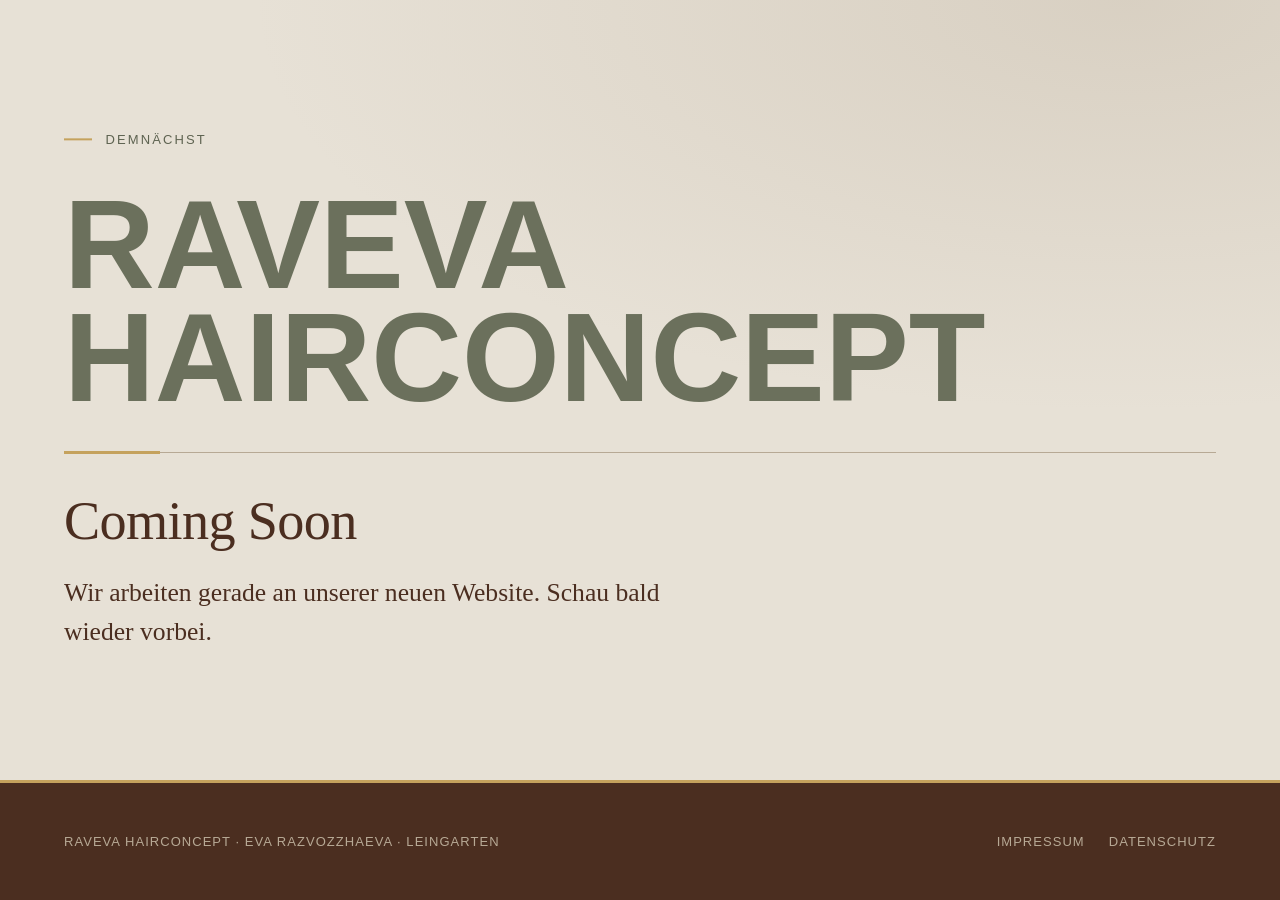
==== commit 73e1a9e2: "Updated from Publii" ====
--- a/balayage/index.html
+++ b/balayage/index.html
@@ -1,4 +1,4 @@
-<!DOCTYPE html><html lang="de-de"><head><meta charset="utf-8"><meta name="viewport" content="width=device-width,initial-scale=1"><title>Balayage - RAVEVA Hairconcept</title><link rel="stylesheet" href="https://raveva.de/assets/css/style.css?v&#x3D;7253fbdc17fbd5040decc09604dbde76"><script defer="defer" src="https://raveva.de/assets/js/main.js?v&#x3D;220ffe1df4b0bb7ccda4de1b2fce7335"></script><script>document.addEventListener('DOMContentLoaded', function () {
+<!DOCTYPE html><html lang="de-de"><head><meta charset="utf-8"><meta name="viewport" content="width=device-width,initial-scale=1"><title>Coming Soon · RAVEVA HAIRCONCEPT</title><meta name="robots" content="noindex, follow"><link rel="stylesheet" href="https://raveva.de/assets/css/style.css?v&#x3D;7253fbdc17fbd5040decc09604dbde76"><script defer="defer" src="https://raveva.de/assets/js/main.js?v&#x3D;220ffe1df4b0bb7ccda4de1b2fce7335"></script><script>document.addEventListener('DOMContentLoaded', function () {
                         var wurzel = document.querySelector('.rv');
                         if (!wurzel) { return; }
             
@@ -9,4 +9,4 @@
                         ersatz.rel = 'stylesheet';
                         ersatz.href = '../assets/css/style.css';
                         document.head.appendChild(ersatz);
-                    });</script><meta name="generator" content="Publii Open-Source CMS for Static Site"></head><body><div class="rv"><aside class="rv-demo-notice" aria-label="Hinweis zur Vorschau"><span class="rv-wrap">Website-Entwurf · Bilder, Teamprofile, Leistungen, Preise und Angebote sind Beispiele. Kontaktdaten und Öffnungszeiten sind echt.</span></aside><header class="rv-top"><a class="rv-top__mark" href="../index.html">RAVEVA HAIRCONCEPT </a><button type="button" class="rv-nav-toggle" data-rv-nav-toggle aria-expanded="false" aria-controls="rv-nav" hidden><span class="rv-nav-toggle__icon" aria-hidden="true"></span> Menü</button><nav class="rv-nav" id="rv-nav" aria-label="Hauptnavigation"><a href="../index.html#salon">Salon</a> <a href="https://raveva.de/balayage/">Balayage</a> <a href="https://raveva.de/preise/">Preise</a> <a href="https://raveva.de/leistungen/">Leistungen</a> <a href="../index.html#team">Team</a> <a href="https://raveva.de/parfums/">Parfum</a> <a href="https://raveva.de/kontakt/">Kontakt</a></nav></header><main class="rv-balayage"><section class="rv-section rv-balayage__opening"><div class="rv-wrap rv-balayage__intro"><div><p class="rv-eyebrow">Farbe mit Charakter</p><h1 class="rv-balayage__title">Balayage</h1><p class="rv-balayage__subtitle">Sanfte Übergänge.<br>Dein ganz eigener Look.</p><p class="rv-lead rv-balayage__text">Helle Akzente, warme Nuancen und eine Farbe, die lebendig wirkt: Balayage bringt Bewegung in dein Haar – von dezentem Karamell bis zu leuchtendem Honigblond.</p><p class="rv-balayage__body">Es muss nicht immer eine komplette Veränderung sein. Manchmal reichen feine Highlights rund um das Gesicht oder etwas mehr Helligkeit in den Längen. Gemeinsam besprechen wir, welche Richtung zu deiner Ausgangsfarbe und deinem Alltag passt.</p><a class="rv-balayage__jump" href="#balayage-galerie">Farben & Veränderungen entdecken <span aria-hidden="true">↓</span></a></div><figure class="rv-photo rv-balayage__hero"><img src="https://raveva.de/media/website/balayage-demo-nachher.png" alt="KI-Demobild: langes Haar mit honigblonder Balayage und weichen Wellen" width="1122" height="1402" srcset="https://raveva.de/media/website/responsive/balayage-demo-nachher-xs.png 320w, https://raveva.de/media/website/responsive/balayage-demo-nachher-sm.png 480w, https://raveva.de/media/website/responsive/balayage-demo-nachher-md.png 640w, https://raveva.de/media/website/responsive/balayage-demo-nachher-lg.png 960w, https://raveva.de/media/website/responsive/balayage-demo-nachher-xl.png 1280w" sizes="(max-width: 820px) 92vw, (max-width: 1400px) 50vw, 700px" loading="eager" fetchpriority="high"><figcaption class="rv-balayage__image-note">Farbinspiration · KI-Beispielbild</figcaption></figure></div></section><section class="rv-section rv-balayage__benefits" aria-labelledby="balayage-vorteile-titel"><div class="rv-wrap"><div class="rv-balayage__section-head"><h2 class="rv-h2" id="balayage-vorteile-titel">Mehr Tiefe.<br>Mehr du.</h2><p>Bei Balayage werden ausgewählte Partien freihändig aufgehellt. Das Zusammenspiel aus hellen und dunkleren Nuancen verleiht der Farbe Tiefe. Die Übergänge bleiben bewusst weich.</p></div><div class="rv-balayage__benefit-grid"><article><h3>Weiche Übergänge</h3><p>Die helleren Partien gehen fließend in die Ausgangsfarbe über. So entsteht ein lebendiger Look, der auch bei offenem Haar seine unterschiedlichen Facetten zeigt.</p></article><article><h3>Deine Farbwelt</h3><p>Honig, Beige oder Karamell? Die gewünschte Wirkung und deine vorhandene Haarfarbe geben die Richtung vor. Ein Wunschbild ist ein guter Einstieg in die Beratung.</p></article><article><h3>Ein Look mit Spielraum</h3><p>Von wenigen Akzenten bis zu deutlich helleren Längen ist vieles möglich. Wie stark aufgehellt werden kann, hängt unter anderem von früheren Färbungen und dem Zustand deiner Haare ab.</p></article></div></div></section><section class="rv-section" aria-labelledby="balayage-ablauf-titel"><div class="rv-wrap rv-balayage__process"><div><h2 class="rv-h2" id="balayage-ablauf-titel">Vom Wunschbild<br>zu deinem Look.</h2><p class="rv-balayage__body">Eine gute Farbe beginnt mit einem Gespräch. Wir nehmen deine Vorstellungen als Ausgangspunkt und besprechen, welcher Weg für dein Haar infrage kommt. Die folgenden Schritte zeigen einen beispielhaften Ablauf.</p></div><ol class="rv-balayage__steps"><li><span class="rv-balayage__step-number" aria-hidden="true">01</span><div><h3>Zuhören &amp; abstimmen</h3><p>Wie hell möchtest du werden? Welche Farben gefallen dir? Und was wurde bisher gefärbt? Wir schauen uns deine Ausgangssituation an und besprechen Möglichkeiten, Aufwand und Preis.</p></div></li><li><span class="rv-balayage__step-number" aria-hidden="true">02</span><div><h3>Highlights &amp; Nuancen</h3><p>Die helleren Partien werden passend zum gewünschten Look gesetzt. Je nach Ergebnis kann eine anschließende Tönung die Nuance verfeinern – etwa in Richtung warmes Honigblond oder sanftes Beige.</p></div></li><li><span class="rv-balayage__step-number" aria-hidden="true">03</span><div><h3>Finish &amp; Pflege</h3><p>Beim abschließenden Styling kommt das Zusammenspiel der Farben zur Geltung. Dazu besprechen wir, wie du dein gefärbtes Haar zu Hause pflegst und wann eine Auffrischung sinnvoll sein kann.</p></div></li></ol></div></section><section class="rv-section rv-section--tint" id="balayage-galerie" aria-labelledby="balayage-galerie-titel"><div class="rv-wrap"><h2 class="rv-h2" id="balayage-galerie-titel">Kleine Details. Große Veränderung.</h2><p class="rv-balayage__gallery-text">Entdecke, wie weiche Highlights und warme Reflexe einen Look verändern können. Die Galerie zeigt KI-generierte Farbinspirationen und ein fiktives Vorher-Nachher-Beispiel. Später ist hier Platz für echte Arbeiten aus dem Salon.</p><div class="rv-balayage__gallery"><figure class="rv-balayage__work rv-balayage__work--paar"><div class="rv-compare" data-rv-compare style="--rv-compare-position:50%"><img class="rv-compare__after" src="https://raveva.de/media/website/balayage-demo-nachher.png" alt="KI-Demo: honigblonde Balayage nach dem fiktiven Styling" width="1122" height="1402" srcset="https://raveva.de/media/website/responsive/balayage-demo-nachher-xs.png 320w, https://raveva.de/media/website/responsive/balayage-demo-nachher-sm.png 480w, https://raveva.de/media/website/responsive/balayage-demo-nachher-md.png 640w, https://raveva.de/media/website/responsive/balayage-demo-nachher-lg.png 960w, https://raveva.de/media/website/responsive/balayage-demo-nachher-xl.png 1280w" sizes="(max-width: 820px) 92vw, (max-width: 1400px) 50vw, 700px" loading="lazy" draggable="false"> <img class="rv-compare__before" src="https://raveva.de/media/website/balayage-demo-vorher.png" alt="KI-Demo: braunes Haar vor der fiktiven Veränderung" width="1122" height="1402" srcset="https://raveva.de/media/website/responsive/balayage-demo-vorher-xs.png 320w, https://raveva.de/media/website/responsive/balayage-demo-vorher-sm.png 480w, https://raveva.de/media/website/responsive/balayage-demo-vorher-md.png 640w, https://raveva.de/media/website/responsive/balayage-demo-vorher-lg.png 960w, https://raveva.de/media/website/responsive/balayage-demo-vorher-xl.png 1280w" sizes="(max-width: 820px) 92vw, (max-width: 1400px) 50vw, 700px" loading="lazy" draggable="false"> <span class="rv-compare__label rv-compare__label--before" aria-hidden="true">Vorher</span> <span class="rv-compare__label rv-compare__label--after" aria-hidden="true">Nachher</span><div class="rv-compare__divider" aria-hidden="true"></div><span class="rv-compare__handle" aria-hidden="true">↔</span> <input class="rv-compare__range" data-rv-compare-range type="range" min="0" max="100" step="1" value="50" aria-label="Vorher-Nachher-Vergleich: Honey Balayage · Vorher &amp; Nachher" aria-valuetext="50 Prozent Vorher, 50 Prozent Nachher" hidden></div><noscript><p class="rv-note"><a href="https://raveva.de/media/website/balayage-demo-vorher.png">Vorher-Bild ansehen</a> · <a href="https://raveva.de/media/website/balayage-demo-nachher.png">Nachher-Bild ansehen</a></p></noscript><figcaption>Honey Balayage · Vorher &amp; Nachher</figcaption></figure><figure class="rv-balayage__work"><div class="rv-balayage__images"><div><a class="rv-photo" href="https://raveva.de/media/website/balayage-demo-kupfer.png" aria-label="Ergebnisbild vergrößern: Soft Caramel · Warme Reflexe"><img src="https://raveva.de/media/website/balayage-demo-kupfer.png" alt="KI-Demo: dunkelbraunes Haar mit kupferfarbenen und karamellfarbenen Highlights" width="1024" height="1536" srcset="https://raveva.de/media/website/responsive/balayage-demo-kupfer-xs.png 320w, https://raveva.de/media/website/responsive/balayage-demo-kupfer-sm.png 480w, https://raveva.de/media/website/responsive/balayage-demo-kupfer-md.png 640w, https://raveva.de/media/website/responsive/balayage-demo-kupfer-lg.png 960w, https://raveva.de/media/website/responsive/balayage-demo-kupfer-xl.png 1280w" sizes="(max-width: 820px) 92vw, (max-width: 1400px) 50vw, 700px" loading="lazy"></a></div></div><figcaption>Soft Caramel · Warme Reflexe</figcaption></figure></div></div></section><section class="rv-section" aria-labelledby="balayage-fragen-titel"><div class="rv-wrap rv-faq"><h2 class="rv-h2" id="balayage-fragen-titel">Noch Fragen<br>zu Balayage?</h2><div><details class="rv-faq__item"><summary>Passt Balayage auch zu dunklem Haar?</summary><p>Balayage muss nicht blond sein. Auch warme braune oder karamellfarbene Akzente können eine Richtung sein. Welche Helligkeit erreichbar ist, hängt von deiner Ausgangsfarbe, früheren Färbungen und dem Zustand deiner Haare ab. Das wird vorab besprochen.</p></details><details class="rv-faq__item"><summary>Wie lange dauert eine Balayage?</summary><p>Das ist je nach Haarlänge, Dichte und gewünschter Veränderung unterschiedlich. Eine größere Aufhellung braucht mehr Zeit als einige dezente Highlights. Plane ausreichend Zeit ein und lass den voraussichtlichen Aufwand bei der Terminabsprache klären.</p></details><details class="rv-faq__item"><summary>Was kostet mein gewünschter Look?</summary><p>Der Preis hängt von Haarlänge, Aufwand und den einzelnen Behandlungsschritten ab. Die Preise auf dieser Website sind aktuell Demodaten. Deinen tatsächlichen Preis und den vorgesehenen Umfang klärst du vor der Behandlung direkt mit dem Salon.</p></details><details class="rv-faq__item"><summary>Wie pflege ich die Farbe zu Hause?</summary><p>Eine auf gefärbtes Haar abgestimmte Pflege und ein bewusster Umgang mit Stylinghitze gehören dazu. Welche Produkte und Abstände zur Auffrischung zu deinem Haar passen, lässt sich am besten anhand deines fertigen Looks besprechen.</p></details></div></div></section></main><footer class="rv-foot"><span>RAVEVA Hairconcept · Eva Razvozzhaeva · Leingarten </span><span class="rv-foot__links"><a href="https://raveva.de/impressum/">Impressum</a> <a href="https://raveva.de/datenschutz/">Datenschutz</a></span></footer></div></body></html>+                    });</script><meta name="generator" content="Publii Open-Source CMS for Static Site"></head><body><div class="rv rv--baustelle"><main class="rv-baustelle"><div class="rv-baustelle__innen"><div class="rv-wrap"><p class="rv-eyebrow">Demnächst</p><p class="rv-wordmark" data-rv-wordmark style="--rv-zeichen: 11">RAVEVA HAIRCONCEPT</p><div class="rv-hero__rule"></div><div class="rv-baustelle__text"><h1 class="rv-h2 rv-baustelle__titel">Coming Soon</h1><p class="rv-lead rv-baustelle__satz">Wir arbeiten gerade an unserer neuen Website. Schau bald wieder vorbei.</p></div></div></div></main><footer class="rv-foot"><span>RAVEVA Hairconcept · Eva Razvozzhaeva · Leingarten </span><span class="rv-foot__links"><a href="https://raveva.de/impressum/">Impressum</a> <a href="https://raveva.de/datenschutz/">Datenschutz</a></span></footer></div></body></html>
